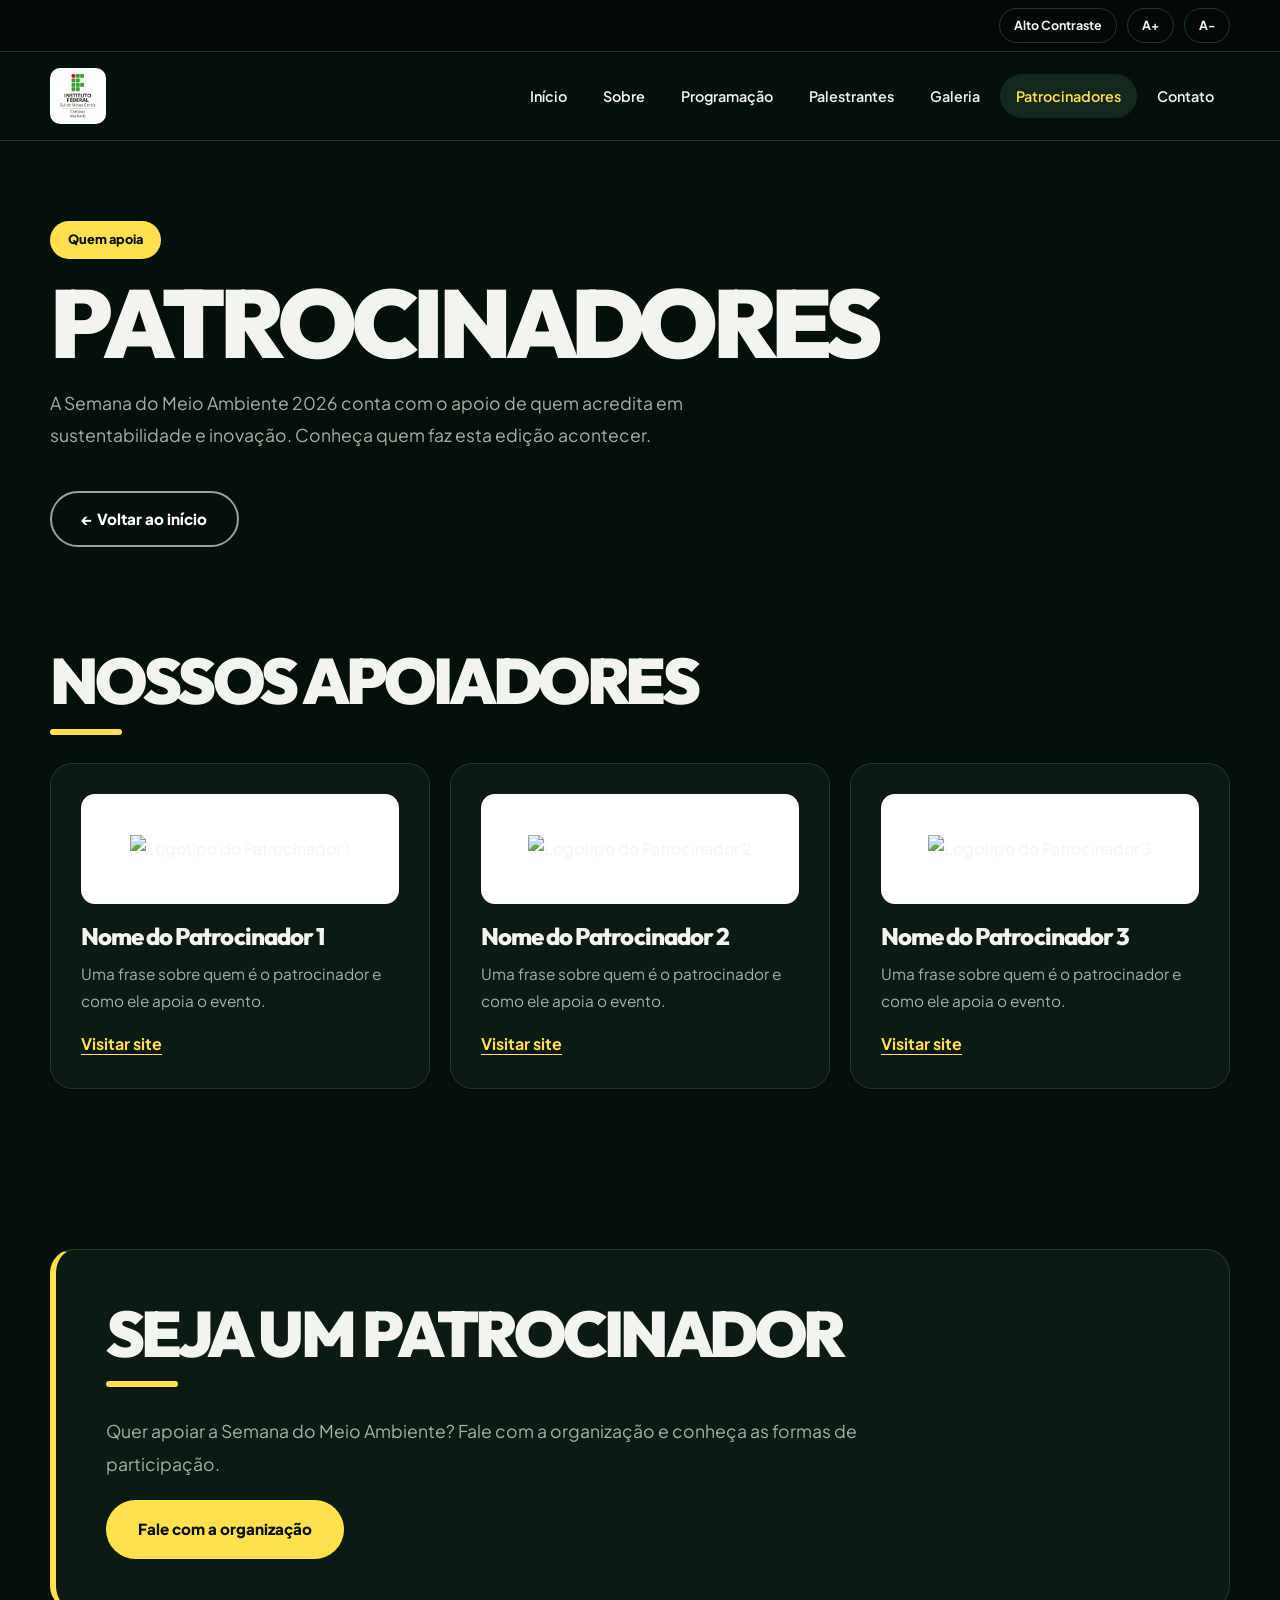
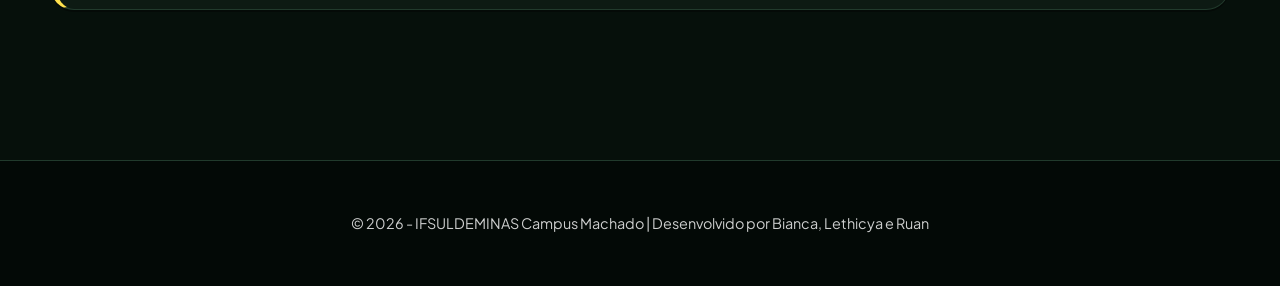
==== patrocinadores.html @ 6e0c78b7 "Adiciona galeria e patrocinadores" ====
<!DOCTYPE html>
<html lang="pt-BR">

<head>
    <meta charset="UTF-8">
    <meta name="viewport" content="width=device-width, initial-scale=1.0">
    <title>Patrocinadores - Semana do Meio Ambiente 2026 - IFSULDEMINAS Campus Machado</title>
    <link rel="icon" type="image/png" href="assets/img/favicon.png">
    <link rel="stylesheet" href="assets/css/style.css">
</head>

<body>
    <!--Barra de acessibilidade-->
    <div class="accessibility-bar" aria-label="Controles de acessibilidade">
        <div class="container">
            <button id="btn-contrast" aria-label="Alternar Alto Contraste">Alto Contraste</button>
            <button id="btn-aum-fonte" aria-label="Aumentar Fonte">A+</button>
            <button id="btn-dim-fonte" aria-label="Diminuir Fonte">A-</button>
        </div>
    </div>

    <!--Cabeçalho (mantenha o menu igual ao do index.html)-->
    <header class="header">
        <div class="container nav-container">
            <a href="index.html" aria-label="Voltar para a página inicial">
                <img src="assets/img/logo-if.png" alt="Logotipo Oficial do IFSULDEMINAS Campus Machado" class="logo">
            </a>

            <nav aria-label="Navegação Principal">
                <ul class="nav-links">
                    <li><a href="index.html#inicio">Início</a></li>
                    <li><a href="index.html#sobre">Sobre</a></li>
                    <li><a href="index.html#programacao">Programação</a></li>
                    <li><a href="index.html#palestrantes">Palestrantes</a></li>
                    <li><a href="index.html#galeria">Galeria</a></li>
                    <li><a href="patrocinadores.html" aria-current="page">Patrocinadores</a></li>
                    <li><a href="index.html#contato">Contato</a></li>
                </ul>
            </nav>
        </div>
    </header>

    <main>
        <!-- Título da página -->
        <section class="section pagina-titulo">
            <div class="container">
                <span class="badge">Quem apoia</span>
                <h1>PATROCINADORES</h1>
                <p class="section-description">A Semana do Meio Ambiente 2026 conta com o apoio de quem acredita em
                    sustentabilidade e inovação. Conheça quem faz esta edição acontecer.</p>
                <a href="index.html" class="btn btn-secondary">← Voltar ao início</a>
            </div>
        </section>

        <!-- Lista de patrocinadores -->
        <section class="section" aria-labelledby="titulo-apoiadores">
            <div class="container">
                <h2 id="titulo-apoiadores">NOSSOS APOIADORES</h2>

                <div class="grid-cards">
                    <!-- Para adicionar outro patrocinador, copie um <article> inteiro.
                         Sem logo? Apague só a <div class="patrocinador-logo">. -->
                    <article class="card">
                        <div class="patrocinador-logo">
                            <img src="assets/img/patrocinadores/patrocinador-01.png"
                                alt="Logotipo do Patrocinador 1" loading="lazy">
                        </div>
                        <h3>Nome do Patrocinador 1</h3>
                        <p>Uma frase sobre quem é o patrocinador e como ele apoia o evento.</p>
                        <a class="link-patrocinador" href="https://exemplo.com.br" target="_blank"
                            rel="noopener">Visitar site</a>
                    </article>

                    <article class="card">
                        <div class="patrocinador-logo">
                            <img src="assets/img/patrocinadores/patrocinador-02.png"
                                alt="Logotipo do Patrocinador 2" loading="lazy">
                        </div>
                        <h3>Nome do Patrocinador 2</h3>
                        <p>Uma frase sobre quem é o patrocinador e como ele apoia o evento.</p>
                        <a class="link-patrocinador" href="https://exemplo.com.br" target="_blank"
                            rel="noopener">Visitar site</a>
                    </article>

                    <article class="card">
                        <div class="patrocinador-logo">
                            <img src="assets/img/patrocinadores/patrocinador-03.png"
                                alt="Logotipo do Patrocinador 3" loading="lazy">
                        </div>
                        <h3>Nome do Patrocinador 3</h3>
                        <p>Uma frase sobre quem é o patrocinador e como ele apoia o evento.</p>
                        <a class="link-patrocinador" href="https://exemplo.com.br" target="_blank"
                            rel="noopener">Visitar site</a>
                    </article>
                </div>
            </div>
        </section>

        <!-- Convite para novos patrocinadores -->
        <section class="section sobre-section">
            <div class="container">
                <h2>SEJA UM PATROCINADOR</h2>
                <div class="sobre-content">
                    <p>Quer apoiar a Semana do Meio Ambiente? Fale com a organização e conheça as formas de
                        participação.</p>
                    <p>
                        <a class="btn btn-primary"
                            href="mailto:semanameioambiente@ifsuldeminas.edu.br?subject=Patroc%C3%ADnio%20Semana%20do%20Meio%20Ambiente%202026">Fale
                            com a organização</a>
                    </p>
                </div>
            </div>
        </section>
    </main>

    <!-- Rodapé da Página -->
    <footer class="footer">
        <div class="container">
            <p>&copy; 2026 - IFSULDEMINAS Campus Machado | Desenvolvido por Bianca, Lethicya e Ruan</p>
        </div>
    </footer>

    <!-- VLibras -->
    <div vw class="enabled">
        <div vw-access-button class="active"></div>
        <div vw-plugin-wrapper>
            <div class="vw-plugin-top-wrapper"></div>
        </div>
    </div>
    <script src="https://vlibras.gov.br/app/vlibras-plugin.js"></script>
    <script>
        new window.VLibras.Widget('https://vlibras.gov.br/app');
    </script>
    <script src="assets/js/acessibilidade.js"></script>
</body>

</html>
---- assets/css/style.css ----
@import url("https://fonts.googleapis.com/css2?family=Outfit:wght@400;500;600;700;800;900&family=Plus+Jakarta+Sans:wght@400;500;600;700&display=swap");

/* 1. IDENTIDADE VISUAL Floresta à noite + amarelo de alerta */

:root {
  --bg-main: #06100b;
  --primary: #0e231a;
  --primary-light: #8fd19e;
  --primary-dark: #030906;

  --accent: #ffe14d;
  --accent-hover: #fff08a;

  --text-dark: #f2f5ee;
  --text-muted: #a3b1a8;

  --card-bg: #0d1a13;
  --surface-soft: #15281e;
  --border-color: #213a2c;

  --text-on-primary: #f2f5ee;
  --text-on-accent: #06100b;

  --font-heading: "Outfit", sans-serif;
  --font-body: "Plus Jakarta Sans", sans-serif;

  --font-size-base: 1rem;
  --border-radius: 18px;

  --shadow-sm: 0 2px 0 rgba(0, 0, 0, 0.4);
  --shadow-md: 0 18px 40px rgba(0, 0, 0, 0.55);
  --shadow-lg: 0 30px 70px rgba(0, 0, 0, 0.65);

  --transition: 0.25s ease;

  /* posição do cursor (atualizada via JS) */
  --mx: 50%;
  --my: 40%;
}

/*2. ACESSIBILIDADE - ALTO CONTRASTE*/

body.high-contrast {
  --bg-main: #000000;
  --primary: #ffff00;
  --primary-light: #ffff00;
  --primary-dark: #000000;

  --accent: #ffff00;
  --accent-hover: #ffffff;

  --text-dark: #ffffff;
  --text-muted: #ffffff;

  --card-bg: #000000;
  --surface-soft: #111111;
  --border-color: #ffff00;

  --text-on-primary: #000000;
  --text-on-accent: #000000;

  --shadow-sm: none;
  --shadow-md: none;
  --shadow-lg: none;
}

/*3. RESET E CONFIGURAÇÕES GERAIS*/

* {
  margin: 0;
  padding: 0;
  box-sizing: border-box;
}

html {
  scroll-behavior: smooth;
  scroll-padding-top: 130px;
}

body {
  background: var(--bg-main);
  color: var(--text-dark);
  font-family: var(--font-body);
  font-size: var(--font-size-base);
  line-height: 1.7;
  overflow-x: hidden;
  transition:
    background-color var(--transition),
    color var(--transition);
}

h1,
h2,
h3,
h4 {
  font-family: var(--font-heading);
  line-height: 1.05;
  letter-spacing: -0.04em;
}

a {
  transition:
    color var(--transition),
    background-color var(--transition);
}

button,
input,
textarea,
select {
  font: inherit;
}

button {
  cursor: pointer;
}

img {
  max-width: 100%;
  display: block;
}

.container {
  width: min(100% - 40px, 1180px);
  margin-inline: auto;
}

:focus-visible {
  outline: 3px solid var(--accent);
  outline-offset: 4px;
}

::selection {
  background: var(--accent);
  color: var(--text-on-accent);
}

/* 4. BARRA DE ACESSIBILIDADE*/

.accessibility-bar {
  background: var(--primary-dark);
  border-bottom: 1px solid var(--border-color);
  padding: 8px 0;
}

.accessibility-bar .container {
  display: flex;
  justify-content: flex-end;
  align-items: center;
  flex-wrap: wrap;
  gap: 10px;
}

.accessibility-bar button {
  background: transparent;
  color: var(--text-dark);
  border: 1px solid var(--border-color);
  padding: 6px 14px;
  border-radius: 100px;
  font-size: 0.78rem;
  font-weight: 700;
  transition: all var(--transition);
}

.accessibility-bar button:hover {
  background: var(--accent);
  color: var(--text-on-accent);
  border-color: var(--accent);
}

body.high-contrast .accessibility-bar {
  border-bottom: 2px solid #ffff00;
}

body.high-contrast .accessibility-bar button {
  color: #ffff00;
  border-color: #ffff00;
  background: #000000;
}

body.high-contrast .accessibility-bar button:hover {
  color: #000000;
  background: #ffff00;
}

.accessibility-bar button:disabled {
  opacity: 0.4;
  cursor: not-allowed;
}


.header {
  position: sticky;
  top: 0;
  z-index: 1000;

  background: var(--bg-main);
  border-bottom: 1px solid var(--border-color);
  padding: 16px 0;
}

@supports (backdrop-filter: blur(12px)) {
  body:not(.high-contrast) .header {
    background: rgba(6, 16, 11, 0.82);
    backdrop-filter: blur(14px);
  }
}

.nav-container {
  display: flex;
  justify-content: space-between;
  align-items: center;
  gap: 30px;
}

/* Logo com fundo branco arredondado (a imagem tem fundo branco) */
.logo {
  width: auto;
  height: 56px;
  object-fit: contain;
  flex-shrink: 0;

  background: #ffffff;
  padding: 6px 10px;
  border-radius: 10px;
}

.nav-links {
  display: flex;
  align-items: center;
  flex-wrap: wrap;
  justify-content: center;
  gap: 4px;
  list-style: none;
}

.nav-links a {
  display: inline-flex;
  align-items: center;
  justify-content: center;

  padding: 10px 16px;
  border-radius: 100px;

  color: var(--text-dark);
  text-decoration: none;
  font-size: 0.9rem;
  font-weight: 600;
}

.nav-links a:hover,
.nav-links a:focus-visible {
  background: var(--accent);
  color: var(--text-on-accent);
}

body.high-contrast .nav-links a:hover {
  background: #ffff00;
  color: #000000;
}


.hero {
  position: relative;
  isolation: isolate;
  overflow: hidden;

  width: min(100% - 40px, 1180px);
  margin: 28px auto 70px;

  min-height: 600px;
  padding: 90px 56px;

  display: flex;
  flex-direction: column;
  justify-content: flex-end;
  align-items: flex-start;

  text-align: left;
  color: #ffffff;

  border-radius: 28px;
  border: 1px solid var(--border-color);

  background:
    linear-gradient(
      180deg,
      rgba(6, 16, 11, 0.15) 0%,
      rgba(6, 16, 11, 0.85) 100%
    ),
    linear-gradient(135deg, #0a2418 0%, #143626 60%, #1d4a33 100%);

  box-shadow: var(--shadow-lg);
}

/* Vídeo de fundo (fica atrás de tudo dentro do hero) */
.hero-video {
  position: absolute;
  inset: 0;
  z-index: -3;
  width: 100%;
  height: 100%;
  object-fit: cover;
  opacity: 0.35;
  pointer-events: none;
}

/* "Lanterna" que segue o cursor */
.hero::before {
  content: "";
  position: absolute;
  inset: 0;
  z-index: -2;

  background: radial-gradient(
    circle 280px at var(--mx) var(--my),
    rgba(255, 225, 77, 0.28),
    rgba(255, 225, 77, 0.06) 45%,
    transparent 70%
  );
  pointer-events: none;
}

/* Textura de grão para dar clima cinematográfico */
.hero::after {
  content: "";
  position: absolute;
  inset: 0;
  z-index: -1;
  opacity: 0.12;
  mix-blend-mode: overlay;
  pointer-events: none;

  background-image: url("data:image/svg+xml;utf8,<svg xmlns='http://www.w3.org/2000/svg' width='160' height='160'><filter id='n'><feTurbulence type='fractalNoise' baseFrequency='0.9' numOctaves='2' stitchTiles='stitch'/></filter><rect width='100%' height='100%' filter='url(%23n)'/></svg>");
}

.badge {
  display: inline-flex;
  align-items: center;
  gap: 8px;

  background: var(--accent);
  color: var(--text-on-accent);

  padding: 8px 18px;
  margin-bottom: 28px;

  border-radius: 100px;

  font-size: 0.8rem;
  font-weight: 800;
}

.hero h1 {
  max-width: 980px;

  font-size: clamp(3rem, 9vw, 7.5rem);
  font-weight: 900;
  line-height: 0.95;

  margin-bottom: 28px;
  letter-spacing: -0.06em;
  text-wrap: balance;
}

.hero .subtitle {
  max-width: 640px;
  font-size: clamp(1.1rem, 2vw, 1.45rem);
  font-weight: 600;
  color: var(--accent);
  margin-bottom: 10px;
}

.hero .tagline {
  max-width: 560px;
  font-size: 1rem;
  font-weight: 400;
  opacity: 0.8;
  margin-bottom: 36px;
}

.hero-buttons {
  display: flex;
  justify-content: flex-start;
  flex-wrap: wrap;
  gap: 14px;
}

/*7. BOTÕES */

.btn {
  display: inline-flex;
  justify-content: center;
  align-items: center;
  gap: 10px;

  min-height: 52px;
  padding: 13px 30px;

  border-radius: 100px;
  border: 2px solid transparent;

  font-size: 0.95rem;
  font-weight: 800;
  text-decoration: none;
  text-align: center;

  transition:
    transform var(--transition),
    background var(--transition),
    color var(--transition),
    border-color var(--transition);
}

.btn:hover {
  transform: translateY(-3px);
}

.btn-primary {
  background: var(--accent);
  color: var(--text-on-accent);
}

.btn-primary:hover {
  background: var(--accent-hover);
  color: var(--text-on-accent);
}

.btn-secondary {
  background: transparent;
  color: #ffffff;
  border-color: rgba(255, 255, 255, 0.6);
}

.btn-secondary:hover {
  background: #ffffff;
  color: #06100b;
  border-color: #ffffff;
}

/* 8. SEÇÕES */

.section {
  padding: 80px 0;
}

.section h2 {
  position: relative;
  width: fit-content;

  font-size: clamp(2.2rem, 5vw, 4rem);
  font-weight: 900;

  color: var(--text-dark);
  margin-bottom: 28px;

  letter-spacing: -0.055em;
}

.section h2::after {
  content: "";
  display: block;

  width: 72px;
  height: 6px;

  margin-top: 14px;
  border-radius: 10px;
  background: var(--accent);
}

.section-description {
  max-width: 680px;
  margin-bottom: 40px;

  font-size: 1.1rem;
  color: var(--text-muted);
  line-height: 1.8;
}

.endereco {
  color: var(--text-muted);
  font-size: 1.05rem;
  margin-bottom: 8px;
}

/* 9. SEÇÃO SOBRE O card fica no .container, não na section */

.sobre-section .container {
  background: var(--card-bg);
  border: 1px solid var(--border-color);
  border-left: 6px solid var(--accent);

  border-radius: 24px;
  padding: 50px;

  box-shadow: var(--shadow-sm);
}

.sobre-content {
  max-width: 760px;
}

.sobre-content p {
  color: var(--text-muted);
  font-size: 1.1rem;
  line-height: 1.9;
  margin-bottom: 18px;
}

.sobre-content p:last-child {
  margin-bottom: 0;
}

/* 10. PROGRAMAÇÃO - CARDS */

.grid-cards {
  display: grid;
  grid-template-columns: repeat(auto-fit, minmax(min(100%, 290px), 1fr));
  gap: 20px;
}

.card {
  position: relative;
  overflow: hidden;

  display: flex;
  flex-direction: column;
  align-items: flex-start;

  background: var(--card-bg);
  border: 1px solid var(--border-color);
  border-radius: 22px;

  padding: 30px;
  min-height: 240px;

  box-shadow: var(--shadow-sm);

  transition:
    transform var(--transition),
    background var(--transition),
    border-color var(--transition);
}

.card:hover {
  transform: translateY(-6px);
  background: var(--accent);
  border-color: var(--accent);
}

.card .data-badge {
  display: inline-flex;
  align-items: center;

  background: var(--surface-soft);
  color: var(--accent);

  padding: 7px 14px;
  margin-bottom: 22px;

  border-radius: 100px;
  font-size: 0.8rem;
  font-weight: 800;

  transition:
    background var(--transition),
    color var(--transition);
}

.card h3 {
  color: var(--text-dark);
  font-size: 1.5rem;
  font-weight: 800;
  margin-bottom: 12px;
  transition: color var(--transition);
}

.card p {
  color: var(--text-muted);
  font-size: 0.96rem;
  line-height: 1.75;
  transition: color var(--transition);
}

/* No hover o card vira amarelo: texto escuro para manter contraste */
.card:hover h3,
.card:hover p {
  color: var(--text-on-accent);
}

.card:hover .data-badge {
  background: var(--text-on-accent);
  color: var(--accent);
}

.loading-text {
  grid-column: 1 / -1;
  text-align: center;
  color: var(--text-muted);
  padding: 30px;
  font-style: italic;
}

/* 11. MAPA */

.map-responsive {
  width: 100%;
  overflow: hidden;

  border-radius: 22px;
  border: 1px solid var(--border-color);

  box-shadow: var(--shadow-md);
  margin-top: 25px;
}

.map-responsive iframe {
  display: block;
  width: 100%;
  min-height: 400px;
  border: 0;
  /* escurece o mapa para combinar com o tema */
  filter: invert(0.92) hue-rotate(180deg) saturate(0.7);
}

body.high-contrast .map-responsive iframe {
  filter: none;
}

/* 12. CONTATO */

.contato-grid {
  display: grid;
  grid-template-columns: repeat(auto-fit, minmax(min(100%, 270px), 1fr));
  gap: 20px;
  margin-top: 30px;
}

.contato-card {
  background: var(--card-bg);

  border: 1px solid var(--border-color);
  border-radius: 20px;

  padding: 30px;
  box-shadow: var(--shadow-sm);

  transition:
    transform var(--transition),
    border-color var(--transition);
}

.contato-card:hover {
  transform: translateY(-4px);
  border-color: var(--accent);
}

.contato-card h3 {
  font-size: 1.3rem;
  font-weight: 800;
  color: var(--text-dark);
  margin-bottom: 15px;
}

.contato-card p {
  color: var(--text-muted);
  overflow-wrap: anywhere;
}

.contato-card ul {
  list-style: none;
  display: flex;
  flex-direction: column;
  gap: 12px;
}

.contato-card li {
  color: var(--text-muted);
  overflow-wrap: anywhere;
}

.contato-card a {
  color: var(--accent);
  font-weight: 700;
  text-decoration: none;
  overflow-wrap: anywhere;
}

.contato-card a:hover {
  color: var(--accent-hover);
  text-decoration: underline;
  text-underline-offset: 4px;
}

body.high-contrast .contato-card a {
  color: #ffff00;
}

/* 13. RODAPÉ */

.footer {
  background: var(--primary-dark);
  border-top: 1px solid var(--border-color);
  color: #ffffff;

  padding: 50px 20px;
  margin-top: 70px;

  text-align: center;
  font-size: 0.9rem;
  line-height: 1.8;
}

.footer p {
  opacity: 0.8;
}

.footer a {
  color: var(--accent);
  text-underline-offset: 4px;
}

body.high-contrast .footer {
  background: #000000;
  color: #ffffff;
  border-top: 2px solid #ffff00;
}

/* 14. AJUSTES DO ALTO CONTRASTE */

body.high-contrast .hero {
  background: #000000;
  color: #ffffff;
  border: 2px solid #ffff00;
}

/* Sem vídeo, lanterna e grão no alto contraste */
body.high-contrast .hero-video,
body.high-contrast .hero::before,
body.high-contrast .hero::after {
  display: none;
}

body.high-contrast .badge {
  background: #000000;
  border: 2px solid #ffff00;
  color: #ffff00;
}

body.high-contrast .card,
body.high-contrast .sobre-section .container,
body.high-contrast .contato-card,
body.high-contrast .map-responsive {
  border: 2px solid #ffff00;
}

body.high-contrast .card:hover {
  background: #ffff00;
}

body.high-contrast .btn-primary {
  background: #ffff00;
  color: #000000;
}

body.high-contrast .btn-secondary {
  border-color: #ffff00;
  color: #ffff00;
}

body.high-contrast .btn-secondary:hover {
  background: #ffff00;
  color: #000000;
}

/* 15. RESPONSIVIDADE - TABLETS */

@media (max-width: 900px) {
  .nav-container {
    flex-direction: column;
    gap: 20px;
  }

  .hero {
    min-height: 520px;
    padding: 70px 34px;
  }

  .section {
    padding: 60px 0;
  }

  .sobre-section .container {
    padding: 36px;
  }
}

/* 16. RESPONSIVIDADE - CELULARES */

@media (max-width: 600px) {
  .container {
    width: min(100% - 30px, 1180px);
  }

  .accessibility-bar .container {
    justify-content: center;
  }

  .header {
    padding: 14px 0;
  }

  .logo {
    height: 45px;
  }

  .nav-links a {
    padding: 8px 11px;
    font-size: 0.78rem;
  }

  .hero {
    width: calc(100% - 24px);
    min-height: 480px;

    margin: 15px auto 35px;
    padding: 50px 22px;

    border-radius: 20px;
  }

  .hero .subtitle {
    font-size: 1rem;
  }

  .hero .tagline {
    font-size: 0.92rem;
    margin-bottom: 28px;
  }

  .hero-buttons {
    width: 100%;
    flex-direction: column;
    align-items: stretch;
  }

  .btn {
    width: 100%;
  }

  .section {
    padding: 44px 0;
  }

  .sobre-section .container {
    padding: 26px;
    border-radius: 18px;
  }

  .sobre-content p {
    font-size: 1rem;
  }

  .grid-cards,
  .contato-grid {
    grid-template-columns: 1fr;
    gap: 16px;
  }

  .card,
  .contato-card {
    padding: 24px;
  }

  .map-responsive iframe {
    min-height: 300px;
  }

  .footer {
    margin-top: 40px;
    padding: 35px 20px;
  }
}

/* 17. ACESSIBILIDADE - MOVIMENTO REDUZIDO */

@media (prefers-reduced-motion: reduce) {
  *,
  *::before,
  *::after {
    scroll-behavior: auto !important;
    animation-duration: 0.01ms !important;
    animation-iteration-count: 1 !important;
    transition-duration: 0.01ms !important;
  }

  /* Sem vídeo para quem prefere menos movimento */
  .hero-video {
    display: none;
  }
}

/* Botão de pausar o vídeo do hero */
.hero-pause {
  position: absolute;
  right: 24px;
  bottom: 24px;
  z-index: 2;

  background: rgba(6, 16, 11, 0.6);
  color: #ffffff;
  border: 1px solid rgba(255, 255, 255, 0.4);
  border-radius: 100px;
  padding: 8px 16px;

  font-size: 0.8rem;
  font-weight: 700;
  backdrop-filter: blur(6px);

  transition: background var(--transition), color var(--transition);
}

.hero-pause:hover {
  background: var(--accent);
  color: var(--text-on-accent);
  border-color: var(--accent);
}

body.high-contrast .hero-pause {
  display: none;
}

@media (prefers-reduced-motion: reduce) {
  .hero-pause {
    display: none;
  }
}

/* Item do menu da seção atual */
.nav-links a[aria-current="location"] {
  background: var(--surface-soft);
  color: var(--accent);
}

body.high-contrast .nav-links a[aria-current="location"] {
  background: #ffff00;
  color: #000000;
}

/* Botão "Tentar de novo" dentro da grade de cards */
.grid-cards > .btn {
  grid-column: 1 / -1;
  justify-self: center;
}

.palestrante-foto {
  width: 88px;
  height: 88px;
  object-fit: cover;
  border-radius: 50%;
  margin-bottom: 18px;
  border: 2px solid var(--accent);
}

/*18. FAIXA DE PATROCINADORES*/

.patrocinadores-faixa {
  position: relative;
  overflow: hidden;

  background: var(--primary-dark);
  border-bottom: 1px solid var(--border-color);
}

.faixa-link {
  display: block;
  padding: 14px 0;

  color: var(--text-dark);
  text-decoration: none;
}

.faixa-track {
  display: flex;
  width: max-content;
  animation: faixa-rolar 35s linear infinite;
}

.faixa-lista {
  display: flex;
  flex-shrink: 0;
  align-items: center;
  justify-content: space-around;

  /* cada lista ocupa pelo menos a tela inteira, mesmo com poucos nomes */
  min-width: 100vw;
  list-style: none;
}

.faixa-lista li {
  display: flex;
  align-items: center;

  padding: 0 24px;
  white-space: nowrap;

  font-family: var(--font-heading);
  font-size: 0.85rem;
  font-weight: 800;
  letter-spacing: 0.08em;
  text-transform: uppercase;
}

.faixa-lista li::after {
  content: "✶";
  margin-left: 48px;
  color: var(--accent);
}

/* Se usar logos no lugar dos nomes: <li><img src="..." alt="Nome"></li> */
.faixa-lista img {
  height: 34px;
  width: auto;

  background: #ffffff;
  padding: 4px 10px;
  border-radius: 8px;
}

@keyframes faixa-rolar {
  to {
    transform: translateX(-50%);
  }
}

/* Pausa com mouse, teclado ou o botão de pausar */
.faixa-link:hover .faixa-track,
.faixa-link:focus-visible .faixa-track,
.faixa-track.pausada {
  animation-play-state: paused;
}

.faixa-pause {
  position: absolute;
  top: 50%;
  right: 12px;
  z-index: 2;
  transform: translateY(-50%);

  background: var(--primary-dark);
  color: var(--text-dark);
  border: 1px solid var(--border-color);
  border-radius: 100px;

  padding: 4px 12px;
  font-size: 0.72rem;
  font-weight: 700;

  transition: background var(--transition), color var(--transition);
}

.faixa-pause:hover {
  background: var(--accent);
  color: var(--text-on-accent);
  border-color: var(--accent);
}

body.high-contrast .patrocinadores-faixa {
  border-bottom: 2px solid #ffff00;
}

/* Quem pediu menos movimento vê a lista parada, em linhas */
@media (prefers-reduced-motion: reduce) {
  .faixa-track {
    animation: none;
    width: auto;
    justify-content: center;
  }

  .faixa-lista {
    min-width: 0;
    flex-wrap: wrap;
    justify-content: center;
    row-gap: 8px;
  }

  .faixa-lista[aria-hidden="true"] {
    display: none;
  }

  .faixa-pause {
    display: none;
  }
}

/* 19. GALERIA DE FOTOS*/

.galeria-grid {
  display: grid;
  grid-template-columns: repeat(auto-fill, minmax(min(100%, 240px), 1fr));
  gap: 16px;
}

.galeria-item {
  display: block;
  overflow: hidden;
  cursor: zoom-in;

  padding: 0;
  aspect-ratio: 4 / 3;

  background: var(--card-bg);
  border: 1px solid var(--border-color);
  border-radius: 18px;

  transition: transform var(--transition), border-color var(--transition);
}

.galeria-item img {
  width: 100%;
  height: 100%;
  object-fit: cover;
  transition: transform 0.4s ease;
}

.galeria-item:hover,
.galeria-item:focus-visible {
  transform: translateY(-4px);
  border-color: var(--accent);
}

.galeria-item:hover img {
  transform: scale(1.05);
}

/* Foto ampliada */
.galeria-modal {
  max-width: min(92vw, 1100px);
  max-height: 90vh;
  margin: auto;
  padding: 0;

  background: transparent;
  border: none;
}

.galeria-modal::backdrop {
  background: rgba(0, 0, 0, 0.85);
}

.galeria-modal img {
  max-width: 100%;
  max-height: 88vh;
  margin-inline: auto;
  border-radius: 16px;
}

.galeria-fechar {
  position: absolute;
  top: 10px;
  right: 10px;
  z-index: 1;

  width: 44px;
  height: 44px;

  background: var(--accent);
  color: var(--text-on-accent);
  border: none;
  border-radius: 50%;

  font-size: 1.6rem;
  font-weight: 800;
  line-height: 1;
}

.galeria-fechar:hover {
  background: var(--accent-hover);
}

/*20. PÁGINA DE PATROCINADORES*/

.pagina-titulo {
  padding: 80px 0 20px;
}

.pagina-titulo .badge {
  margin-bottom: 18px;
}

.pagina-titulo h1 {
  margin-bottom: 20px;

  font-size: clamp(2.6rem, 8vw, 6rem);
  font-weight: 900;
  line-height: 0.95;
  letter-spacing: -0.06em;
}

.patrocinador-logo {
  display: flex;
  align-items: center;
  justify-content: center;

  width: 100%;
  height: 110px;
  padding: 14px;
  margin-bottom: 20px;

  background: #ffffff;
  border-radius: 14px;
}

.patrocinador-logo img {
  max-width: 100%;
  max-height: 100%;
  object-fit: contain;
}

.card .link-patrocinador {
  margin-top: auto;
  padding-top: 16px;

  color: var(--accent);
  font-weight: 700;
  text-underline-offset: 4px;
}

.card:hover .link-patrocinador {
  color: var(--text-on-accent);
}

/* Página atual no menu */
.nav-links a[aria-current="page"] {
  background: var(--surface-soft);
  color: var(--accent);
}

body.high-contrast .nav-links a[aria-current="page"] {
  background: #ffff00;
  color: #000000;
}
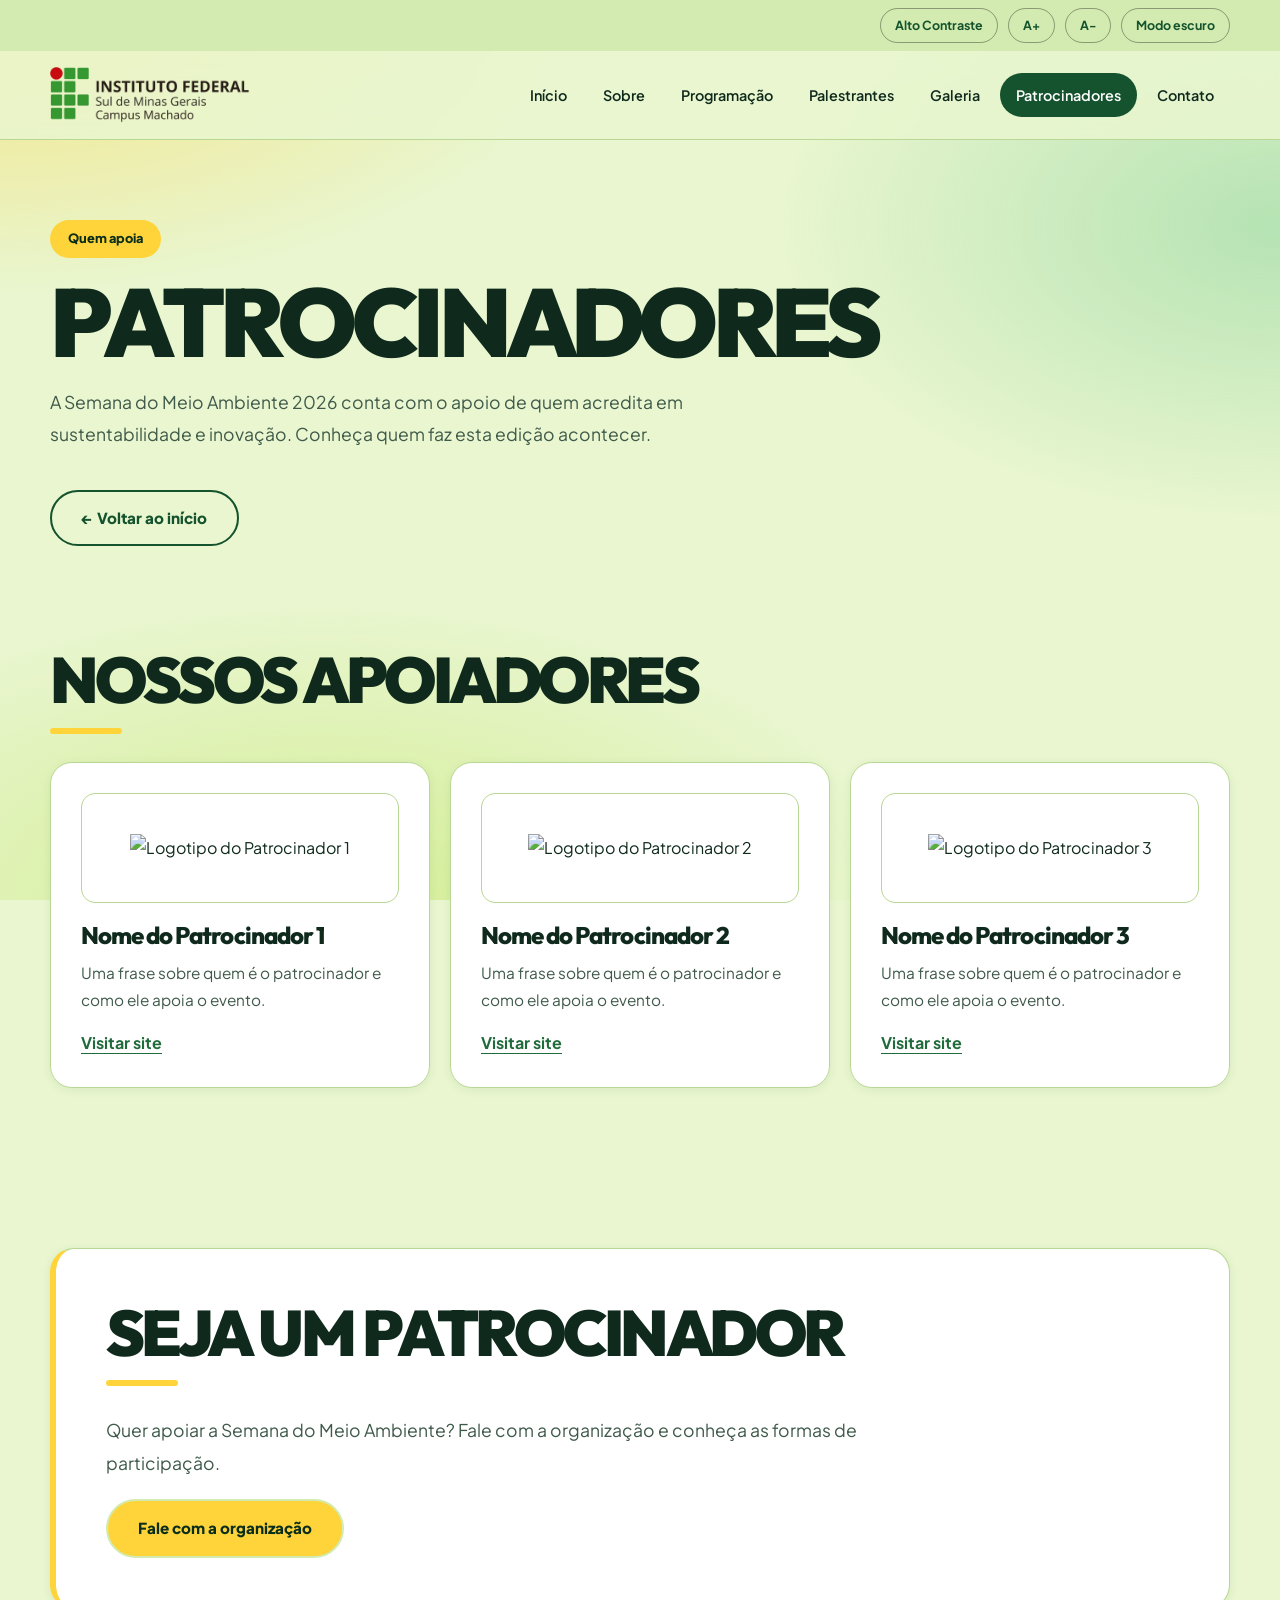
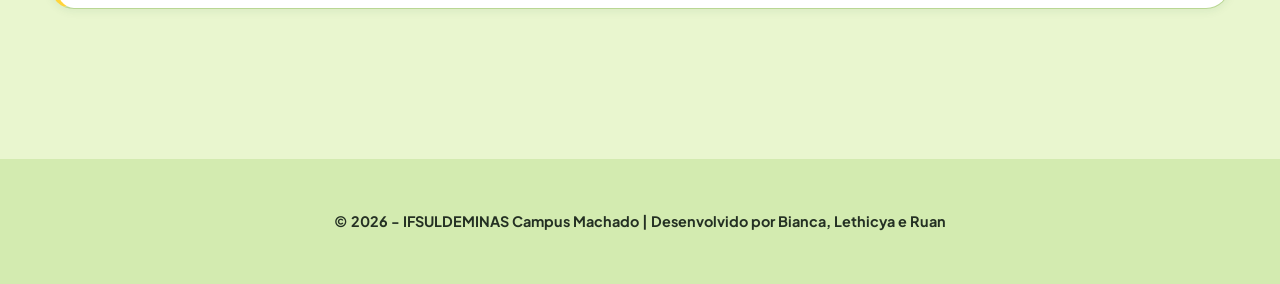
==== commit 2027f149: "Alterações solicitadas pelos avaliadores" ====
--- a/patrocinadores.html
+++ b/patrocinadores.html
@@ -16,6 +16,7 @@
             <button id="btn-contrast" aria-label="Alternar Alto Contraste">Alto Contraste</button>
             <button id="btn-aum-fonte" aria-label="Aumentar Fonte">A+</button>
             <button id="btn-dim-fonte" aria-label="Diminuir Fonte">A-</button>
+            <button id="btn-tema" type="button">Modo escuro</button>
         </div>
     </div>
 
--- a/assets/css/style.css
+++ b/assets/css/style.css
@@ -1,25 +1,32 @@
 @import url("https://fonts.googleapis.com/css2?family=Outfit:wght@400;500;600;700;800;900&family=Plus+Jakarta+Sans:wght@400;500;600;700&display=swap");
 
-/* 1. IDENTIDADE VISUAL Floresta à noite + amarelo de alerta */
+/* 
+   1. IDENTIDADE VISUAL
+   Tema claro: fundo lima vivo + verde-floresta + amarelo
+ */
 
 :root {
-  --bg-main: #06100b;
-  --primary: #0e231a;
-  --primary-light: #8fd19e;
-  --primary-dark: #030906;
-
-  --accent: #ffe14d;
-  --accent-hover: #fff08a;
-
-  --text-dark: #f2f5ee;
-  --text-muted: #a3b1a8;
-
-  --card-bg: #0d1a13;
-  --surface-soft: #15281e;
-  --border-color: #213a2c;
-
-  --text-on-primary: #f2f5ee;
-  --text-on-accent: #06100b;
+  --bg-main: #e9f6cf;
+  --primary: #14532d;
+  --primary-light: #1f6b3b;
+  --primary-dark: #d3ebb0;
+
+  --accent: #ffd43b;
+  --accent-hover: #ffe066;
+
+  --text-dark: #0f2a1d;
+  --text-muted: #3f5a4a;
+
+  --card-bg: #ffffff;
+  --surface-soft: #d3ebb0;
+  --border-color: #b9d794;
+
+  --text-on-primary: #ffffff;
+  --text-on-accent: #0b2e1a;
+
+  /* etiqueta de data dos cards */
+  --badge-bg: #14532d;
+  --badge-fg: #ffe14d;
 
   --font-heading: "Outfit", sans-serif;
   --font-body: "Plus Jakarta Sans", sans-serif;
@@ -27,9 +34,9 @@
   --font-size-base: 1rem;
   --border-radius: 18px;
 
-  --shadow-sm: 0 2px 0 rgba(0, 0, 0, 0.4);
-  --shadow-md: 0 18px 40px rgba(0, 0, 0, 0.55);
-  --shadow-lg: 0 30px 70px rgba(0, 0, 0, 0.65);
+  --shadow-sm: 0 2px 10px rgba(20, 83, 45, 0.08);
+  --shadow-md: 0 14px 34px rgba(20, 83, 45, 0.15);
+  --shadow-lg: 0 28px 60px rgba(11, 46, 26, 0.3);
 
   --transition: 0.25s ease;
 
@@ -38,15 +45,15 @@
   --my: 40%;
 }
 
-/*2. ACESSIBILIDADE - ALTO CONTRASTE*/
+/* 2. ACESSIBILIDADE - ALTO CONTRASTE */
 
 body.high-contrast {
   --bg-main: #000000;
-  --primary: #ffff00;
-  --primary-light: #ffff00;
+  --primary: #00af40;
+  --primary-light: #00af40;
   --primary-dark: #000000;
 
-  --accent: #ffff00;
+  --accent: #00af40;
   --accent-hover: #ffffff;
 
   --text-dark: #ffffff;
@@ -54,17 +61,22 @@
 
   --card-bg: #000000;
   --surface-soft: #111111;
-  --border-color: #ffff00;
+  --border-color: #00af40;
 
   --text-on-primary: #000000;
   --text-on-accent: #000000;
+
+  --badge-bg: #111111;
+  --badge-fg: #00af40;
 
   --shadow-sm: none;
   --shadow-md: none;
   --shadow-lg: none;
 }
 
-/*3. RESET E CONFIGURAÇÕES GERAIS*/
+/* 
+   3. RESET E CONFIGURAÇÕES GERAIS
+ */
 
 * {
   margin: 0;
@@ -89,6 +101,36 @@
     color var(--transition);
 }
 
+/* Manchas de cor fixas no fundo: dão vida à página */
+body::before {
+  content: "";
+  position: fixed;
+  inset: 0;
+  z-index: -1;
+  pointer-events: none;
+
+  background:
+    radial-gradient(
+      ellipse 70% 50% at 0% 0%,
+      rgba(255, 212, 59, 0.5),
+      transparent 65%
+    ),
+    radial-gradient(
+      ellipse 60% 50% at 100% 25%,
+      rgba(72, 187, 120, 0.32),
+      transparent 65%
+    ),
+    radial-gradient(
+      ellipse 70% 50% at 25% 100%,
+      rgba(190, 230, 90, 0.5),
+      transparent 65%
+    );
+}
+
+body.high-contrast::before {
+  display: none;
+}
+
 h1,
 h2,
 h3,
@@ -125,9 +167,21 @@
   margin-inline: auto;
 }
 
+/* Foco: verde-escuro nas áreas claras, amarelo nas áreas escuras */
 :focus-visible {
-  outline: 3px solid var(--accent);
+  outline: 3px solid var(--primary);
   outline-offset: 4px;
+}
+
+.accessibility-bar :focus-visible,
+.hero :focus-visible,
+.footer :focus-visible,
+.patrocinadores-faixa :focus-visible {
+  outline-color: var(--accent);
+}
+
+body.high-contrast :focus-visible {
+  outline-color: #00af40;
 }
 
 ::selection {
@@ -135,11 +189,10 @@
   color: var(--text-on-accent);
 }
 
-/* 4. BARRA DE ACESSIBILIDADE*/
+/*4. BARRA DE ACESSIBILIDADE*/
 
 .accessibility-bar {
   background: var(--primary-dark);
-  border-bottom: 1px solid var(--border-color);
   padding: 8px 0;
 }
 
@@ -153,8 +206,8 @@
 
 .accessibility-bar button {
   background: transparent;
-  color: var(--text-dark);
-  border: 1px solid var(--border-color);
+  color: #14532d;
+  border: 1px solid rgba(0, 0, 0, 0.35);
   padding: 6px 14px;
   border-radius: 100px;
   font-size: 0.78rem;
@@ -168,26 +221,29 @@
   border-color: var(--accent);
 }
 
-body.high-contrast .accessibility-bar {
-  border-bottom: 2px solid #ffff00;
-}
-
-body.high-contrast .accessibility-bar button {
-  color: #ffff00;
-  border-color: #ffff00;
-  background: #000000;
-}
-
-body.high-contrast .accessibility-bar button:hover {
-  color: #000000;
-  background: #ffff00;
-}
-
 .accessibility-bar button:disabled {
   opacity: 0.4;
   cursor: not-allowed;
 }
 
+body.high-contrast .accessibility-bar {
+  border-bottom: 2px solid #00af40;
+}
+
+body.high-contrast .accessibility-bar button {
+  color: #00af40;
+  border-color: #00af40;
+  background: #000000;
+}
+
+body.high-contrast .accessibility-bar button:hover {
+  color: #000000;
+  background: #00af40;
+}
+
+/* 
+   5. HEADER E NAVEGAÇÃO
+ */
 
 .header {
   position: sticky;
@@ -201,7 +257,7 @@
 
 @supports (backdrop-filter: blur(12px)) {
   body:not(.high-contrast) .header {
-    background: rgba(6, 16, 11, 0.82);
+    background: rgba(233, 246, 207, 0.85);
     backdrop-filter: blur(14px);
   }
 }
@@ -220,9 +276,7 @@
   object-fit: contain;
   flex-shrink: 0;
 
-  background: #ffffff;
-  padding: 6px 10px;
-  border-radius: 10px;
+  
 }
 
 .nav-links {
@@ -255,10 +309,14 @@
 }
 
 body.high-contrast .nav-links a:hover {
-  background: #ffff00;
+  background: #00af40;
   color: #000000;
 }
 
+/* 
+   6. HERO
+   Bloco escuro com vídeo: contraste forte com o fundo claro
+ */
 
 .hero {
   position: relative;
@@ -280,7 +338,7 @@
   color: #ffffff;
 
   border-radius: 28px;
-  border: 1px solid var(--border-color);
+  border: 1px solid var(--primary-dark);
 
   background:
     linear-gradient(
@@ -301,7 +359,7 @@
   width: 100%;
   height: 100%;
   object-fit: cover;
-  opacity: 0.35;
+  opacity: 1.00;
   pointer-events: none;
 }
 
@@ -375,7 +433,7 @@
   max-width: 560px;
   font-size: 1rem;
   font-weight: 400;
-  opacity: 0.8;
+  opacity: 0.85;
   margin-bottom: 36px;
 }
 
@@ -386,7 +444,41 @@
   gap: 14px;
 }
 
-/*7. BOTÕES */
+/* Botão de pausar o vídeo do hero */
+.hero-pause {
+  position: absolute;
+  right: 24px;
+  bottom: 24px;
+  z-index: 2;
+
+  background: rgba(6, 16, 11, 0.6);
+  color: #ffffff;
+  border: 1px solid rgba(255, 255, 255, 0.4);
+  border-radius: 100px;
+  padding: 8px 16px;
+
+  font-size: 0.8rem;
+  font-weight: 700;
+  backdrop-filter: blur(6px);
+
+  transition:
+    background var(--transition),
+    color var(--transition);
+}
+
+.hero-pause:hover {
+  background: var(--accent);
+  color: var(--text-on-accent);
+  border-color: var(--accent);
+}
+
+body.high-contrast .hero-pause {
+  display: none;
+}
+
+/* 
+   7. BOTÕES
+ */
 
 .btn {
   display: inline-flex;
@@ -419,6 +511,7 @@
 .btn-primary {
   background: var(--accent);
   color: var(--text-on-accent);
+  border-color: var(--primary-dark);
 }
 
 .btn-primary:hover {
@@ -426,19 +519,34 @@
   color: var(--text-on-accent);
 }
 
+/* Em páginas claras: contorno verde */
 .btn-secondary {
   background: transparent;
+  color: var(--primary);
+  border-color: var(--primary);
+}
+
+.btn-secondary:hover {
+  background: var(--primary);
   color: #ffffff;
-  border-color: rgba(255, 255, 255, 0.6);
-}
-
-.btn-secondary:hover {
+  border-color: var(--primary);
+}
+
+/* Dentro do hero (fundo escuro): contorno branco */
+.hero .btn-secondary {
+  color: #ffffff;
+  border-color: rgba(255, 255, 255, 0.65);
+}
+
+.hero .btn-secondary:hover {
   background: #ffffff;
   color: #06100b;
   border-color: #ffffff;
 }
 
-/* 8. SEÇÕES */
+/* 
+   8. SEÇÕES
+ */
 
 .section {
   padding: 80px 0;
@@ -484,7 +592,10 @@
   margin-bottom: 8px;
 }
 
-/* 9. SEÇÃO SOBRE O card fica no .container, não na section */
+/* 
+   9. SEÇÃO SOBRE
+   O card fica no .container, não na section
+ */
 
 .sobre-section .container {
   background: var(--card-bg);
@@ -512,7 +623,9 @@
   margin-bottom: 0;
 }
 
-/* 10. PROGRAMAÇÃO - CARDS */
+/* 
+   10. PROGRAMAÇÃO - CARDS
+ */
 
 .grid-cards {
   display: grid;
@@ -520,6 +633,12 @@
   gap: 20px;
 }
 
+/* Botão "Tentar de novo" dentro da grade de cards */
+.grid-cards > .btn {
+  grid-column: 1 / -1;
+  justify-self: center;
+}
+
 .card {
   position: relative;
   overflow: hidden;
@@ -539,22 +658,24 @@
 
   transition:
     transform var(--transition),
+    box-shadow var(--transition),
     background var(--transition),
     border-color var(--transition);
 }
 
 .card:hover {
   transform: translateY(-6px);
+  box-shadow: var(--shadow-md);
   background: var(--accent);
-  border-color: var(--accent);
+  border-color: var(--primary-dark);
 }
 
 .card .data-badge {
   display: inline-flex;
   align-items: center;
 
-  background: var(--surface-soft);
-  color: var(--accent);
+  background: var(--badge-bg);
+  color: var(--badge-fg);
 
   padding: 7px 14px;
   margin-bottom: 22px;
@@ -602,7 +723,18 @@
   font-style: italic;
 }
 
-/* 11. MAPA */
+.palestrante-foto {
+  width: 88px;
+  height: 88px;
+  object-fit: cover;
+  border-radius: 50%;
+  margin-bottom: 18px;
+  border: 3px solid var(--accent);
+}
+
+/* 
+   11. MAPA
+ */
 
 .map-responsive {
   width: 100%;
@@ -620,15 +752,11 @@
   width: 100%;
   min-height: 400px;
   border: 0;
-  /* escurece o mapa para combinar com o tema */
-  filter: invert(0.92) hue-rotate(180deg) saturate(0.7);
-}
-
-body.high-contrast .map-responsive iframe {
-  filter: none;
-}
-
-/* 12. CONTATO */
+}
+
+/* 
+   12. CONTATO
+ */
 
 .contato-grid {
   display: grid;
@@ -653,7 +781,7 @@
 
 .contato-card:hover {
   transform: translateY(-4px);
-  border-color: var(--accent);
+  border-color: var(--primary-light);
 }
 
 .contato-card h3 {
@@ -681,28 +809,28 @@
 }
 
 .contato-card a {
-  color: var(--accent);
+  color: var(--primary-light);
   font-weight: 700;
-  text-decoration: none;
-  overflow-wrap: anywhere;
-}
-
-.contato-card a:hover {
-  color: var(--accent-hover);
   text-decoration: underline;
   text-underline-offset: 4px;
+  overflow-wrap: anywhere;
+}
+
+.contato-card a:hover {
+  color: var(--text-dark);
 }
 
 body.high-contrast .contato-card a {
-  color: #ffff00;
-}
-
-/* 13. RODAPÉ */
+  color: #00af40;
+}
+
+/* 
+   13. RODAPÉ
+ */
 
 .footer {
   background: var(--primary-dark);
-  border-top: 1px solid var(--border-color);
-  color: #ffffff;
+  color: #06100b;
 
   padding: 50px 20px;
   margin-top: 70px;
@@ -710,10 +838,11 @@
   text-align: center;
   font-size: 0.9rem;
   line-height: 1.8;
+  font-weight: bold;
 }
 
 .footer p {
-  opacity: 0.8;
+  opacity: 0.85;
 }
 
 .footer a {
@@ -724,57 +853,387 @@
 body.high-contrast .footer {
   background: #000000;
   color: #ffffff;
-  border-top: 2px solid #ffff00;
-}
-
-/* 14. AJUSTES DO ALTO CONTRASTE */
+  border-top: 2px solid #ffffff;
+}
+
+.desenvolvedor-links ul {
+  display: flex;
+  flex-wrap: wrap;
+  justify-content: center;
+  gap: 8px 20px;
+  list-style: none;
+}
+
+.desenvolvedor-links a::after {
+  content: " ↗";
+}
+
+.desenvolvedor-links a {
+  color: #14532d;
+}
+
+/* 
+   14. FAIXA DE PATROCINADORES (abaixo do menu)
+   Duas listas iguais + translateX(-50%) = loop sem emenda
+ */
+
+.patrocinadores-faixa {
+  position: relative;
+  overflow: hidden;
+
+  background: var(--primary-dark);
+}
+
+.faixa-link {
+  display: block;
+  padding: 14px 0;
+
+  color: #14532d;
+  text-decoration: none;
+}
+
+.patrocinadores-faixa .faixa-link:focus-visible {
+  outline-offset: -4px;
+}
+
+.faixa-track {
+  display: flex;
+  width: max-content;
+  animation: faixa-rolar 35s linear infinite;
+}
+
+.faixa-lista {
+  display: flex;
+  flex-shrink: 0;
+  align-items: center;
+  justify-content: space-around;
+
+  /* cada lista ocupa pelo menos a tela inteira, mesmo com poucos nomes */
+  min-width: 100vw;
+  list-style: none;
+}
+
+.faixa-lista li {
+  display: flex;
+  align-items: center;
+
+  padding: 0 24px;
+  white-space: nowrap;
+
+  font-family: var(--font-heading);
+  font-size: 0.85rem;
+  font-weight: 800;
+  letter-spacing: 0.08em;
+  text-transform: uppercase;
+}
+
+.faixa-lista li::after {
+  content: "✶";
+  margin-left: 48px;
+  color: var(--accent);
+}
+
+/* Se usar logos no lugar dos nomes: <li><img src="..." alt="Nome"></li> */
+.faixa-lista img {
+  height: 34px;
+  width: auto;
+
+  background: #ffffff;
+  padding: 4px 10px;
+  border-radius: 8px;
+}
+
+@keyframes faixa-rolar {
+  to {
+    transform: translateX(-50%);
+  }
+}
+
+/* Pausa com mouse, teclado ou o botão de pausar */
+.faixa-link:hover .faixa-track,
+.faixa-link:focus-visible .faixa-track,
+.faixa-track.pausada {
+  animation-play-state: paused;
+}
+
+.faixa-pause {
+  position: absolute;
+  top: 50%;
+  right: 12px;
+  z-index: 2;
+  transform: translateY(-50%);
+
+  background: var(--primary-dark);
+  color: #ffffff;
+  border: 1px solid rgba(255, 255, 255, 0.35);
+  border-radius: 100px;
+
+  padding: 4px 12px;
+  font-size: 0.72rem;
+  font-weight: 700;
+
+  transition:
+    background var(--transition),
+    color var(--transition);
+}
+
+.faixa-pause:hover {
+  background: var(--accent);
+  color: var(--text-on-accent);
+  border-color: var(--accent);
+}
+
+body.high-contrast .patrocinadores-faixa {
+  border-bottom: 2px solid #00af40;
+}
+
+/* 
+   15. GALERIA DE FOTOS
+ */
+
+.galeria-grid {
+  display: grid;
+  grid-template-columns: repeat(auto-fill, minmax(min(100%, 240px), 1fr));
+  gap: 16px;
+}
+
+.galeria-item {
+  display: block;
+  overflow: hidden;
+  cursor: zoom-in;
+
+  padding: 0;
+  aspect-ratio: 4 / 3;
+
+  background: var(--card-bg);
+  border: 2px solid var(--card-bg);
+  border-radius: 18px;
+  box-shadow: var(--shadow-sm);
+
+  transition:
+    transform var(--transition),
+    box-shadow var(--transition),
+    border-color var(--transition);
+}
+
+.galeria-item img {
+  width: 100%;
+  height: 100%;
+  object-fit: cover;
+  transition: transform 0.4s ease;
+}
+
+.galeria-item:hover,
+.galeria-item:focus-visible {
+  transform: translateY(-4px);
+  box-shadow: var(--shadow-md);
+  border-color: var(--accent);
+}
+
+.galeria-item:hover img {
+  transform: scale(1.05);
+}
+
+body.high-contrast .galeria-item {
+  border-color: #00af40;
+}
+
+/* Foto ampliada */
+.galeria-modal {
+  max-width: min(92vw, 1100px);
+  max-height: 90vh;
+  margin: auto;
+  padding: 0;
+
+  background: transparent;
+  border: none;
+}
+
+.galeria-modal::backdrop {
+  background: rgba(6, 16, 11, 0.88);
+}
+
+.galeria-modal img {
+  max-width: 100%;
+  max-height: 88vh;
+  margin-inline: auto;
+  border-radius: 16px;
+}
+
+.galeria-fechar {
+  position: absolute;
+  top: 10px;
+  right: 10px;
+  z-index: 1;
+
+  width: 44px;
+  height: 44px;
+
+  background: var(--accent);
+  color: var(--text-on-accent);
+  border: none;
+  border-radius: 50%;
+
+  font-size: 1.6rem;
+  font-weight: 800;
+  line-height: 1;
+}
+
+.galeria-fechar:hover {
+  background: var(--accent-hover);
+}
+
+/* 
+   16. PÁGINA DE PATROCINADORES
+ */
+
+.pagina-titulo {
+  padding: 80px 0 20px;
+}
+
+.pagina-titulo .badge {
+  margin-bottom: 18px;
+}
+
+.pagina-titulo h1 {
+  margin-bottom: 20px;
+
+  font-size: clamp(2.6rem, 8vw, 6rem);
+  font-weight: 900;
+  line-height: 0.95;
+  letter-spacing: -0.06em;
+}
+
+.patrocinador-logo {
+  display: flex;
+  align-items: center;
+  justify-content: center;
+
+  width: 100%;
+  height: 110px;
+  padding: 14px;
+  margin-bottom: 20px;
+
+  background: #ffffff;
+  border: 1px solid var(--border-color);
+  border-radius: 14px;
+}
+
+.patrocinador-logo img {
+  max-width: 100%;
+  max-height: 100%;
+  object-fit: contain;
+}
+
+.card .link-patrocinador {
+  margin-top: auto;
+  padding-top: 16px;
+
+  color: var(--primary-light);
+  font-weight: 700;
+  text-decoration: underline;
+  text-underline-offset: 4px;
+}
+
+.card:hover .link-patrocinador {
+  color: var(--text-on-accent);
+}
+
+body.high-contrast .card .link-patrocinador {
+  color: #00af40;
+}
+
+body.high-contrast .card:hover .link-patrocinador {
+  color: #000000;
+}
+
+/* 
+   17. ITEM ATUAL DO MENU
+   "location" = seção em que a pessoa está rolando
+   "page" = página atual (patrocinadores.html)
+ */
+
+.nav-links a[aria-current="location"],
+.nav-links a[aria-current="page"] {
+  background: var(--primary);
+  color: #ffffff;
+}
+
+body.high-contrast .nav-links a[aria-current="location"],
+body.high-contrast .nav-links a[aria-current="page"] {
+  background: #00af40;
+  color: #000000;
+}
+
+/* 18. AJUSTES DO ALTO CONTRASTE */
 
 body.high-contrast .hero {
   background: #000000;
   color: #ffffff;
-  border: 2px solid #ffff00;
-}
-
-/* Sem vídeo, lanterna e grão no alto contraste */
-body.high-contrast .hero-video,
-body.high-contrast .hero::before,
-body.high-contrast .hero::after {
-  display: none;
+  border: 2px solid #00af40;
 }
 
 body.high-contrast .badge {
   background: #000000;
-  border: 2px solid #ffff00;
-  color: #ffff00;
+  border: 2px solid #00af40;
+  color: #00af40;
 }
 
 body.high-contrast .card,
 body.high-contrast .sobre-section .container,
 body.high-contrast .contato-card,
 body.high-contrast .map-responsive {
-  border: 2px solid #ffff00;
+  border: 2px solid #00af40;
 }
 
 body.high-contrast .card:hover {
-  background: #ffff00;
+  background: #00af40;
 }
 
 body.high-contrast .btn-primary {
-  background: #ffff00;
+  background: #00af40;
   color: #000000;
 }
 
 body.high-contrast .btn-secondary {
-  border-color: #ffff00;
-  color: #ffff00;
+  border-color: #00af40;
+  color: #00af40;
 }
 
 body.high-contrast .btn-secondary:hover {
-  background: #ffff00;
+  background: #00af40;
   color: #000000;
 }
 
-/* 15. RESPONSIVIDADE - TABLETS */
+body.high-contrast .logo {
+  background: #fdfdfd;
+  padding: 6px 10px;
+  border-radius: 3px;
+}
+
+body.high-contrast .patrocinadores-faixa {
+  background: #000000;
+  border-bottom: 2px solid #00af40;
+}
+
+body.high-contrast .faixa-link,
+body.high-contrast .faixa-lista li,
+body.high-contrast .faixa-lista li::after {
+  color: #00af40;
+}
+
+body.high-contrast .faixa-pause {
+  background: #000000;
+  color: #00af40;
+  border-color: #00af40;
+}
+
+body.high-contrast .faixa-pause:hover {
+  background: #00af40;
+  color: #000000;
+}
+
+/* 19. RESPONSIVIDADE - TABLETS */
 
 @media (max-width: 900px) {
   .nav-container {
@@ -796,7 +1255,7 @@
   }
 }
 
-/* 16. RESPONSIVIDADE - CELULARES */
+/* 20. RESPONSIVIDADE - CELULARES */
 
 @media (max-width: 600px) {
   .container {
@@ -883,7 +1342,7 @@
   }
 }
 
-/* 17. ACESSIBILIDADE - MOVIMENTO REDUZIDO */
+/* 21. ACESSIBILIDADE - MOVIMENTO REDUZIDO */
 
 @media (prefers-reduced-motion: reduce) {
   *,
@@ -895,183 +1354,13 @@
     transition-duration: 0.01ms !important;
   }
 
-  /* Sem vídeo para quem prefere menos movimento */
-  .hero-video {
-    display: none;
-  }
-}
-
-/* Botão de pausar o vídeo do hero */
-.hero-pause {
-  position: absolute;
-  right: 24px;
-  bottom: 24px;
-  z-index: 2;
-
-  background: rgba(6, 16, 11, 0.6);
-  color: #ffffff;
-  border: 1px solid rgba(255, 255, 255, 0.4);
-  border-radius: 100px;
-  padding: 8px 16px;
-
-  font-size: 0.8rem;
-  font-weight: 700;
-  backdrop-filter: blur(6px);
-
-  transition: background var(--transition), color var(--transition);
-}
-
-.hero-pause:hover {
-  background: var(--accent);
-  color: var(--text-on-accent);
-  border-color: var(--accent);
-}
-
-body.high-contrast .hero-pause {
-  display: none;
-}
-
-@media (prefers-reduced-motion: reduce) {
+  /* Sem vídeo nem botão de pausar para quem prefere menos movimento */
+  .hero-video,
   .hero-pause {
     display: none;
   }
-}
-
-/* Item do menu da seção atual */
-.nav-links a[aria-current="location"] {
-  background: var(--surface-soft);
-  color: var(--accent);
-}
-
-body.high-contrast .nav-links a[aria-current="location"] {
-  background: #ffff00;
-  color: #000000;
-}
-
-/* Botão "Tentar de novo" dentro da grade de cards */
-.grid-cards > .btn {
-  grid-column: 1 / -1;
-  justify-self: center;
-}
-
-.palestrante-foto {
-  width: 88px;
-  height: 88px;
-  object-fit: cover;
-  border-radius: 50%;
-  margin-bottom: 18px;
-  border: 2px solid var(--accent);
-}
-
-/*18. FAIXA DE PATROCINADORES*/
-
-.patrocinadores-faixa {
-  position: relative;
-  overflow: hidden;
-
-  background: var(--primary-dark);
-  border-bottom: 1px solid var(--border-color);
-}
-
-.faixa-link {
-  display: block;
-  padding: 14px 0;
-
-  color: var(--text-dark);
-  text-decoration: none;
-}
-
-.faixa-track {
-  display: flex;
-  width: max-content;
-  animation: faixa-rolar 35s linear infinite;
-}
-
-.faixa-lista {
-  display: flex;
-  flex-shrink: 0;
-  align-items: center;
-  justify-content: space-around;
-
-  /* cada lista ocupa pelo menos a tela inteira, mesmo com poucos nomes */
-  min-width: 100vw;
-  list-style: none;
-}
-
-.faixa-lista li {
-  display: flex;
-  align-items: center;
-
-  padding: 0 24px;
-  white-space: nowrap;
-
-  font-family: var(--font-heading);
-  font-size: 0.85rem;
-  font-weight: 800;
-  letter-spacing: 0.08em;
-  text-transform: uppercase;
-}
-
-.faixa-lista li::after {
-  content: "✶";
-  margin-left: 48px;
-  color: var(--accent);
-}
-
-/* Se usar logos no lugar dos nomes: <li><img src="..." alt="Nome"></li> */
-.faixa-lista img {
-  height: 34px;
-  width: auto;
-
-  background: #ffffff;
-  padding: 4px 10px;
-  border-radius: 8px;
-}
-
-@keyframes faixa-rolar {
-  to {
-    transform: translateX(-50%);
-  }
-}
-
-/* Pausa com mouse, teclado ou o botão de pausar */
-.faixa-link:hover .faixa-track,
-.faixa-link:focus-visible .faixa-track,
-.faixa-track.pausada {
-  animation-play-state: paused;
-}
-
-.faixa-pause {
-  position: absolute;
-  top: 50%;
-  right: 12px;
-  z-index: 2;
-  transform: translateY(-50%);
-
-  background: var(--primary-dark);
-  color: var(--text-dark);
-  border: 1px solid var(--border-color);
-  border-radius: 100px;
-
-  padding: 4px 12px;
-  font-size: 0.72rem;
-  font-weight: 700;
-
-  transition: background var(--transition), color var(--transition);
-}
-
-.faixa-pause:hover {
-  background: var(--accent);
-  color: var(--text-on-accent);
-  border-color: var(--accent);
-}
-
-body.high-contrast .patrocinadores-faixa {
-  border-bottom: 2px solid #ffff00;
-}
-
-/* Quem pediu menos movimento vê a lista parada, em linhas */
-@media (prefers-reduced-motion: reduce) {
+
+  /* Faixa de patrocinadores parada, em linhas */
   .faixa-track {
     animation: none;
     width: auto;
@@ -1094,150 +1383,142 @@
   }
 }
 
-/* 19. GALERIA DE FOTOS*/
-
-.galeria-grid {
-  display: grid;
-  grid-template-columns: repeat(auto-fill, minmax(min(100%, 240px), 1fr));
-  gap: 16px;
-}
-
-.galeria-item {
-  display: block;
-  overflow: hidden;
-  cursor: zoom-in;
-
-  padding: 0;
-  aspect-ratio: 4 / 3;
-
-  background: var(--card-bg);
-  border: 1px solid var(--border-color);
-  border-radius: 18px;
-
-  transition: transform var(--transition), border-color var(--transition);
-}
-
-.galeria-item img {
-  width: 100%;
-  height: 100%;
-  object-fit: cover;
-  transition: transform 0.4s ease;
-}
-
-.galeria-item:hover,
-.galeria-item:focus-visible {
-  transform: translateY(-4px);
-  border-color: var(--accent);
-}
-
-.galeria-item:hover img {
-  transform: scale(1.05);
-}
-
-/* Foto ampliada */
-.galeria-modal {
-  max-width: min(92vw, 1100px);
-  max-height: 90vh;
-  margin: auto;
-  padding: 0;
-
-  background: transparent;
-  border: none;
-}
-
-.galeria-modal::backdrop {
-  background: rgba(0, 0, 0, 0.85);
-}
-
-.galeria-modal img {
-  max-width: 100%;
-  max-height: 88vh;
-  margin-inline: auto;
-  border-radius: 16px;
-}
-
-.galeria-fechar {
-  position: absolute;
-  top: 10px;
-  right: 10px;
-  z-index: 1;
-
-  width: 44px;
-  height: 44px;
-
+
+/* MODO ESCURO (verde #2D723D) */
+ 
+/* ---------- Cores do modo escuro ---------- */
+ 
+body.tema-escuro:not(.high-contrast) {
+  --bg-main: #0f2616;
+ 
+  --primary: #2d723d;
+  --primary-light: #8fd19e;
+  --primary-dark: #163a22;; /* barra de acessibilidade, faixa e rodapé */
+ 
+  --text-dark: #eef7e6;
+  --text-muted: #b6cdbb;
+ 
+  --card-bg: #173520;
+  --surface-soft: #1f4a2d;
+  --border-color: #2f6b3c;
+ 
+  --text-on-primary: #ffffff;
+ 
+  --badge-bg: #0f2616;
+  --badge-fg: #ffe14d;
+ 
+  --shadow-sm: 0 2px 10px rgba(0, 0, 0, 0.35);
+  --shadow-md: 0 14px 34px rgba(0, 0, 0, 0.5);
+  --shadow-lg: 0 28px 60px rgba(0, 0, 0, 0.6);
+}
+ 
+/* Manchas de fundo em tons de verde */
+body.tema-escuro:not(.high-contrast)::before {
+  background:
+    radial-gradient(
+      ellipse 70% 50% at 0% 0%,
+      rgba(45, 114, 61, 0.55),
+      transparent 65%
+    ),
+    radial-gradient(
+      ellipse 60% 50% at 100% 25%,
+      rgba(255, 212, 59, 0.1),
+      transparent 65%
+    ),
+    radial-gradient(
+      ellipse 70% 50% at 25% 100%,
+      rgba(45, 114, 61, 0.4),
+      transparent 65%
+    );
+}
+ 
+/* Foco do teclado sempre em amarelo */
+body.tema-escuro:not(.high-contrast) :focus-visible {
+  outline-color: var(--accent);
+}
+ 
+/* ---------- Barra de acessibilidade ---------- */
+ 
+body.tema-escuro:not(.high-contrast) .accessibility-bar button {
+  color: #ffffff;
+  border-color: rgba(255, 255, 255, 0.5);
+}
+ 
+body.tema-escuro:not(.high-contrast) .accessibility-bar button:hover {
   background: var(--accent);
   color: var(--text-on-accent);
-  border: none;
-  border-radius: 50%;
-
-  font-size: 1.6rem;
-  font-weight: 800;
-  line-height: 1;
-}
-
-.galeria-fechar:hover {
-  background: var(--accent-hover);
-}
-
-/*20. PÁGINA DE PATROCINADORES*/
-
-.pagina-titulo {
-  padding: 80px 0 20px;
-}
-
-.pagina-titulo .badge {
-  margin-bottom: 18px;
-}
-
-.pagina-titulo h1 {
-  margin-bottom: 20px;
-
-  font-size: clamp(2.6rem, 8vw, 6rem);
-  font-weight: 900;
-  line-height: 0.95;
-  letter-spacing: -0.06em;
-}
-
-.patrocinador-logo {
-  display: flex;
-  align-items: center;
-  justify-content: center;
-
-  width: 100%;
-  height: 110px;
-  padding: 14px;
-  margin-bottom: 20px;
-
+  border-color: var(--accent);
+}
+ 
+/* ---------- Cabeçalho ---------- */
+ 
+@supports (backdrop-filter: blur(12px)) {
+  body.tema-escuro:not(.high-contrast) .header {
+    background: rgba(15, 38, 22, 0.85);
+  }
+}
+ 
+/* A logo do IF tem letras escuras: precisa de fundo branco */
+body.tema-escuro:not(.high-contrast) .logo {
   background: #ffffff;
-  border-radius: 14px;
-}
-
-.patrocinador-logo img {
-  max-width: 100%;
-  max-height: 100%;
-  object-fit: contain;
-}
-
-.card .link-patrocinador {
-  margin-top: auto;
-  padding-top: 16px;
-
-  color: var(--accent);
-  font-weight: 700;
-  text-underline-offset: 4px;
-}
-
-.card:hover .link-patrocinador {
+  padding: 6px 10px;
+  border-radius: 10px;
+}
+ 
+/* ---------- Botões ---------- */
+ 
+body.tema-escuro:not(.high-contrast) .btn-secondary {
+  color: var(--primary-light);
+  border-color: var(--primary-light);
+}
+ 
+body.tema-escuro:not(.high-contrast) .btn-secondary:hover {
+  background: var(--primary);
+  color: #ffffff;
+  border-color: var(--primary);
+}
+ 
+/* Dentro do hero continua o contorno branco */
+body.tema-escuro:not(.high-contrast) .hero .btn-secondary {
+  color: #ffffff;
+  border-color: rgba(255, 255, 255, 0.65);
+}
+ 
+body.tema-escuro:not(.high-contrast) .hero .btn-secondary:hover {
+  background: #ffffff;
+  color: #06100b;
+  border-color: #ffffff;
+}
+ 
+/* ---------- Mapa ---------- */
+ 
+body.tema-escuro:not(.high-contrast) .map-responsive iframe {
+  filter: invert(0.92) hue-rotate(180deg) saturate(0.7);
+}
+ 
+/* ---------- Faixa de patrocinadores ---------- */
+ 
+body.tema-escuro:not(.high-contrast) .faixa-link {
+  color: #ffffff;
+}
+ 
+body.tema-escuro:not(.high-contrast) .faixa-pause {
+  color: #ffffff;
+  border-color: rgba(255, 255, 255, 0.5);
+}
+ 
+body.tema-escuro:not(.high-contrast) .faixa-pause:hover {
+  background: var(--accent);
   color: var(--text-on-accent);
-}
-
-/* Página atual no menu */
-.nav-links a[aria-current="page"] {
-  background: var(--surface-soft);
-  color: var(--accent);
-}
-
-body.high-contrast .nav-links a[aria-current="page"] {
-  background: #ffff00;
-  color: #000000;
+  border-color: var(--accent);
+}
+ 
+/* ---------- Rodapé ---------- */
+ 
+body.tema-escuro:not(.high-contrast) .footer {
+  color: #ffffff;
+}
+ 
+body.tema-escuro:not(.high-contrast) .desenvolvedor-links a {
+  color: #ffffff;
 }
